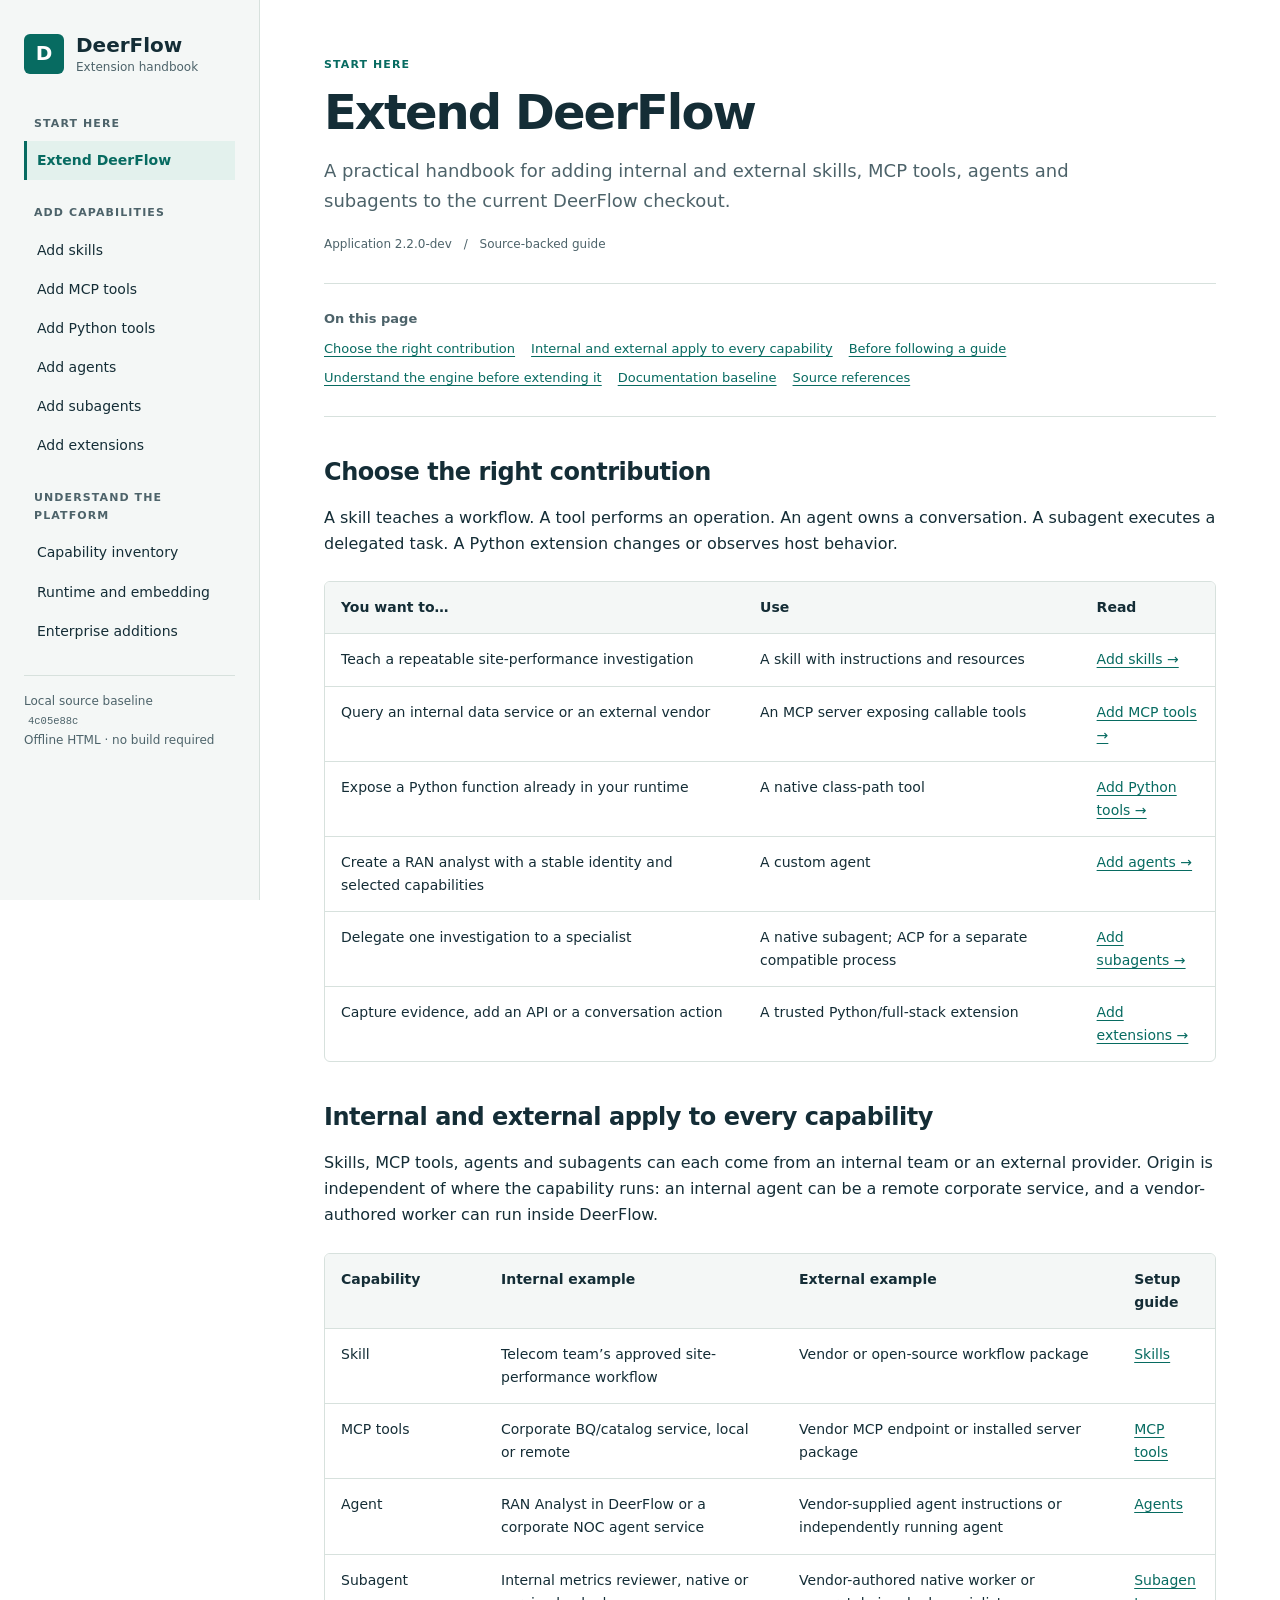
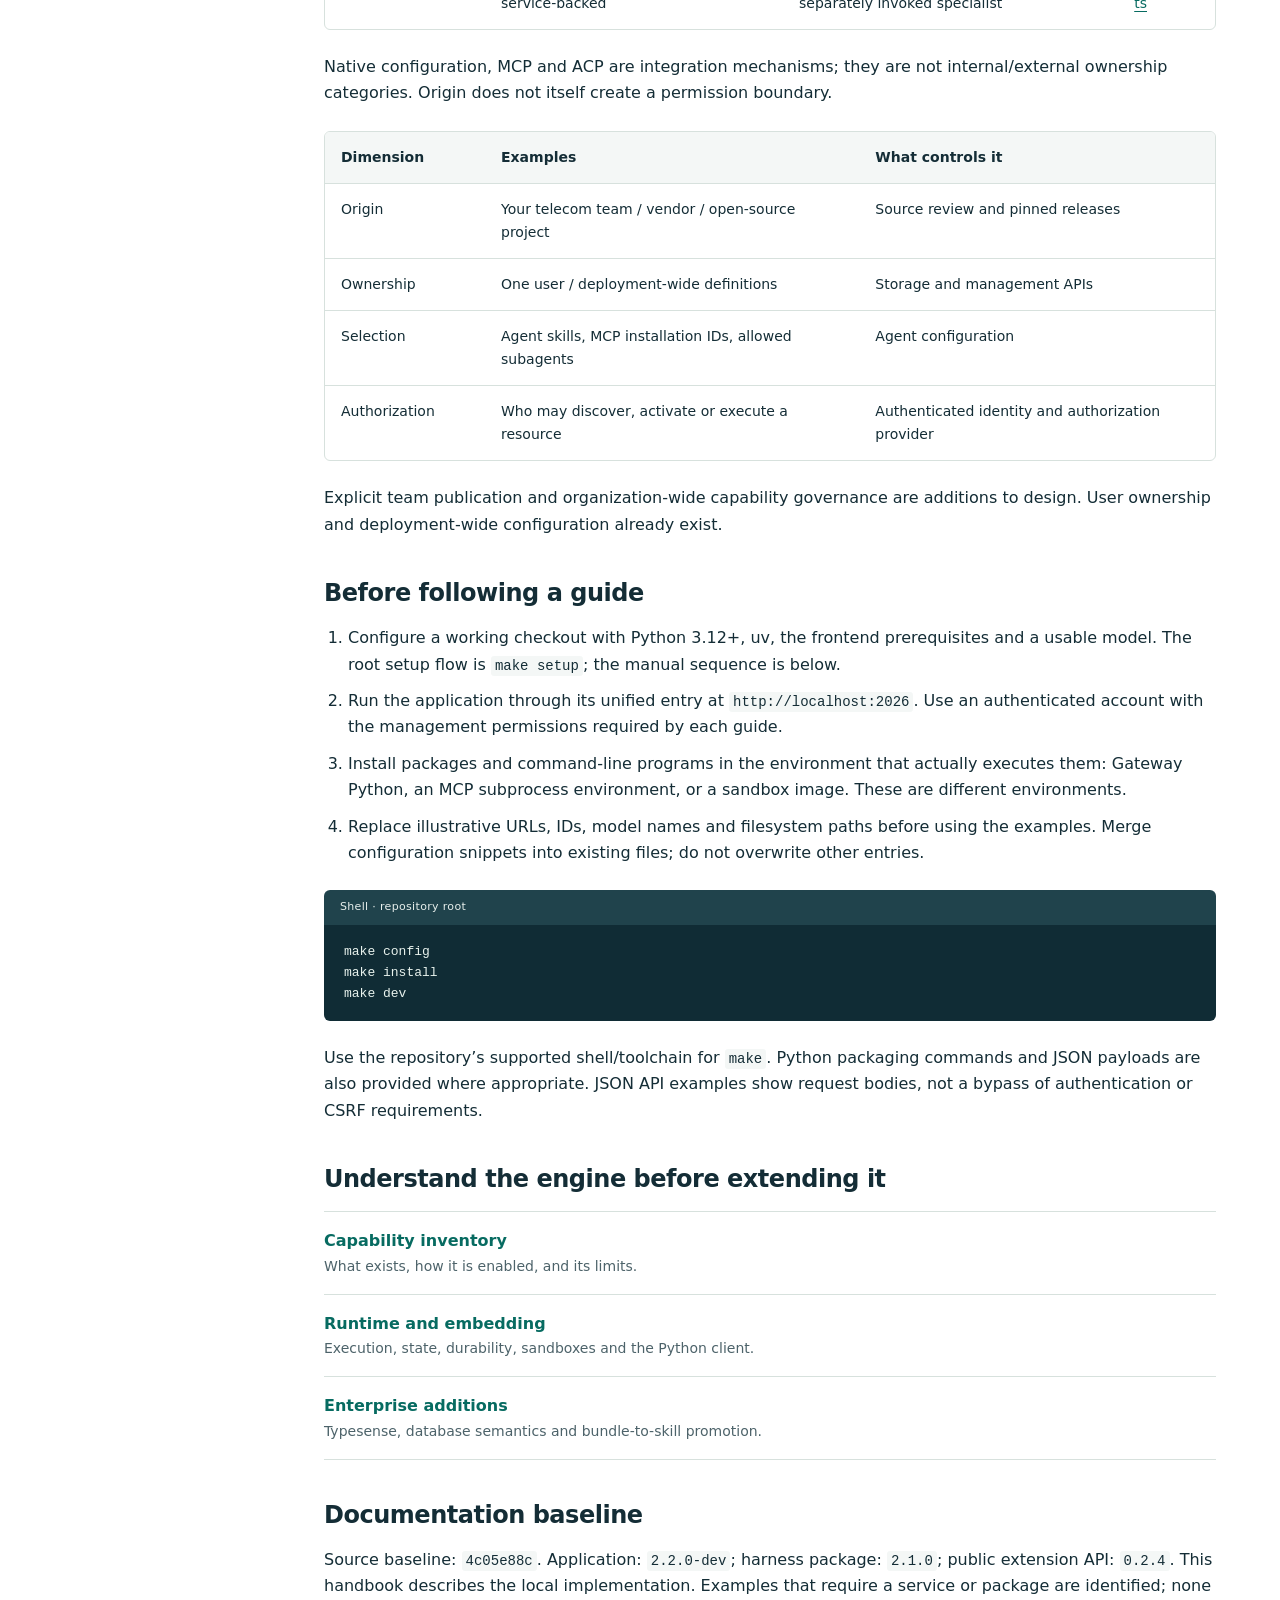
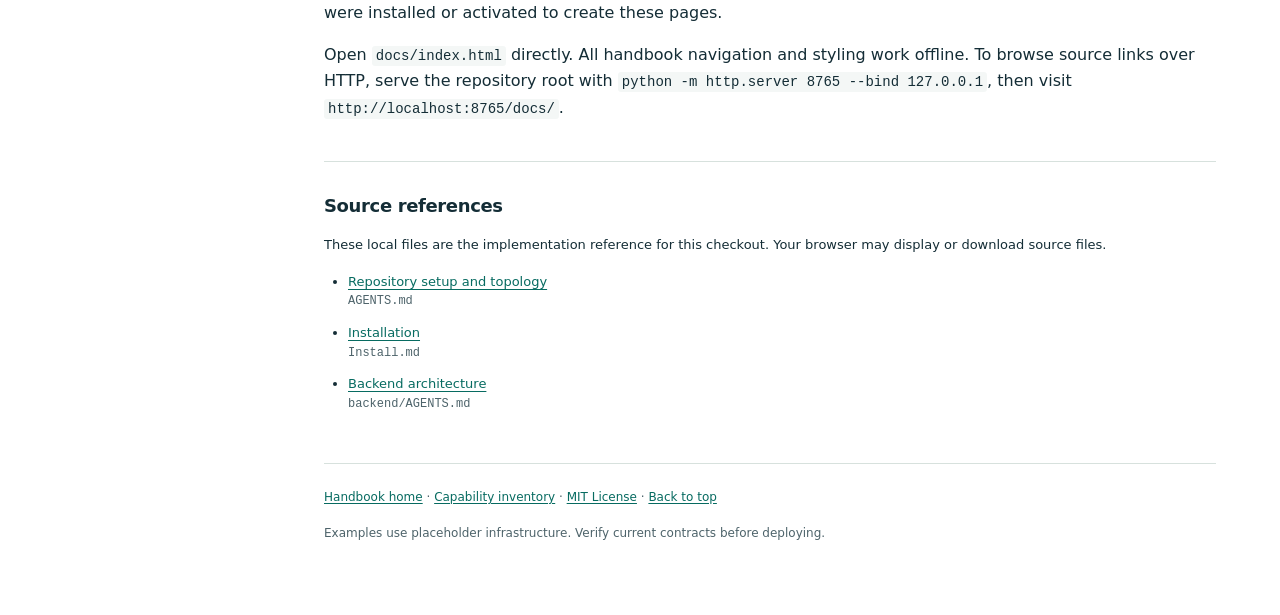
==== docs/index.html @ e8f8b947 "initial commit" ====
<!doctype html>
<html lang="en">
<head>
  <meta charset="utf-8">
  <meta name="viewport" content="width=device-width, initial-scale=1">
  <meta name="description" content="A practical handbook for adding internal and external skills, MCP tools, agents and subagents to the current DeerFlow checkout.">
  <title>Extend DeerFlow · DeerFlow handbook</title>
  <link rel="icon" href="assets/guide-icon.svg" type="image/svg+xml">
  <link rel="stylesheet" href="assets/guide.css">
</head>
<body>
  <a class="skip-link" href="#main">Skip to content</a>
  <aside class="sidebar">
    <a class="brand" href="index.html"><span class="brand-mark" aria-hidden="true">D</span><span>DeerFlow<span class="brand-sub">Extension handbook</span></span></a>
    <nav aria-label="Handbook navigation"><div class="nav-group"><p>Start here</p><a href="index.html" aria-current="page">Extend DeerFlow</a></div><div class="nav-group"><p>Add capabilities</p><a href="adding-skills.html">Add skills</a><a href="adding-mcp-tools.html">Add MCP tools</a><a href="adding-tools.html">Add Python tools</a><a href="adding-agents.html">Add agents</a><a href="adding-subagents.html">Add subagents</a><a href="adding-extensions.html">Add extensions</a></div><div class="nav-group"><p>Understand the platform</p><a href="capabilities.html">Capability inventory</a><a href="capabilities-runtime.html">Runtime and embedding</a><a href="enterprise-fit.html">Enterprise additions</a></div></nav>
    <div class="sidebar-meta">Local source baseline<br><code>4c05e88c</code><br>Offline HTML · no build required</div>
  </aside>
  <main id="main" tabindex="-1">
    <header class="page-header"><p class="eyebrow">Start here</p><h1>Extend DeerFlow</h1><p class="lede">A practical handbook for adding internal and external skills, MCP tools, agents and subagents to the current DeerFlow checkout.</p><div class="baseline">Application 2.2.0-dev <span aria-hidden="true">/</span> Source-backed guide</div></header>
    <nav class="toc" aria-label="On this page"><span>On this page</span><a href="#choose">Choose the right contribution</a><a href="#origins">Internal and external apply to every capability</a><a href="#setup">Before following a guide</a><a href="#capabilities">Understand the engine before extending it</a><a href="#baseline">Documentation baseline</a><a href="#sources">Source references</a></nav>
    <article><section id="choose"><h2>Choose the right contribution</h2><p>A skill teaches a workflow. A tool performs an operation. An agent owns a conversation. A subagent executes a delegated task. A Python extension changes or observes host behavior.</p><div class="table-wrap" tabindex="0" role="region" aria-label="Reference table"><table><thead><tr><th scope="col">You want to…</th><th scope="col">Use</th><th scope="col">Read</th></tr></thead><tbody><tr><td>Teach a repeatable site-performance investigation</td><td>A skill with instructions and resources</td><td><a href="adding-skills.html">Add skills →</a></td></tr><tr><td>Query an internal data service or an external vendor</td><td>An MCP server exposing callable tools</td><td><a href="adding-mcp-tools.html">Add MCP tools →</a></td></tr><tr><td>Expose a Python function already in your runtime</td><td>A native class-path tool</td><td><a href="adding-tools.html">Add Python tools →</a></td></tr><tr><td>Create a RAN analyst with a stable identity and selected capabilities</td><td>A custom agent</td><td><a href="adding-agents.html">Add agents →</a></td></tr><tr><td>Delegate one investigation to a specialist</td><td>A native subagent; ACP for a separate compatible process</td><td><a href="adding-subagents.html">Add subagents →</a></td></tr><tr><td>Capture evidence, add an API or a conversation action</td><td>A trusted Python/full-stack extension</td><td><a href="adding-extensions.html">Add extensions →</a></td></tr></tbody></table></div></section><section id="origins"><h2>Internal and external apply to every capability</h2><p>Skills, MCP tools, agents and subagents can each come from an internal team or an external provider. Origin is independent of where the capability runs: an internal agent can be a remote corporate service, and a vendor-authored worker can run inside DeerFlow.</p><div class="table-wrap" tabindex="0" role="region" aria-label="Reference table"><table><thead><tr><th scope="col">Capability</th><th scope="col">Internal example</th><th scope="col">External example</th><th scope="col">Setup guide</th></tr></thead><tbody><tr><td>Skill</td><td>Telecom team’s approved site-performance workflow</td><td>Vendor or open-source workflow package</td><td><a href="adding-skills.html">Skills</a></td></tr><tr><td>MCP tools</td><td>Corporate BQ/catalog service, local or remote</td><td>Vendor MCP endpoint or installed server package</td><td><a href="adding-mcp-tools.html#origins">MCP tools</a></td></tr><tr><td>Agent</td><td>RAN Analyst in DeerFlow or a corporate NOC agent service</td><td>Vendor-supplied agent instructions or independently running agent</td><td><a href="adding-agents.html#origins">Agents</a></td></tr><tr><td>Subagent</td><td>Internal metrics reviewer, native or service-backed</td><td>Vendor-authored native worker or separately invoked specialist</td><td><a href="adding-subagents.html#origins">Subagents</a></td></tr></tbody></table></div><p>Native configuration, MCP and ACP are integration mechanisms; they are not internal/external ownership categories. Origin does not itself create a permission boundary.</p><div class="table-wrap" tabindex="0" role="region" aria-label="Reference table"><table><thead><tr><th scope="col">Dimension</th><th scope="col">Examples</th><th scope="col">What controls it</th></tr></thead><tbody><tr><td>Origin</td><td>Your telecom team / vendor / open-source project</td><td>Source review and pinned releases</td></tr><tr><td>Ownership</td><td>One user / deployment-wide definitions</td><td>Storage and management APIs</td></tr><tr><td>Selection</td><td>Agent skills, MCP installation IDs, allowed subagents</td><td>Agent configuration</td></tr><tr><td>Authorization</td><td>Who may discover, activate or execute a resource</td><td>Authenticated identity and authorization provider</td></tr></tbody></table></div><p>Explicit team publication and organization-wide capability governance are additions to design. User ownership and deployment-wide configuration already exist.</p></section>
     <section id="setup"><h2>Before following a guide</h2><ol><li>Configure a working checkout with Python 3.12+, uv, the frontend prerequisites and a usable model. The root setup flow is <code>make setup</code>; the manual sequence is below.</li><li>Run the application through its unified entry at <code>http://localhost:2026</code>. Use an authenticated account with the management permissions required by each guide.</li><li>Install packages and command-line programs in the environment that actually executes them: Gateway Python, an MCP subprocess environment, or a sandbox image. These are different environments.</li><li>Replace illustrative URLs, IDs, model names and filesystem paths before using the examples. Merge configuration snippets into existing files; do not overwrite other entries.</li></ol><div class="code-label">Shell · repository root</div><pre tabindex="0" role="region" aria-label="Code example"><code data-language="Shell · repository root">make config
make install
make dev</code></pre><p>Use the repository’s supported shell/toolchain for <code>make</code>. Python packaging commands and JSON payloads are also provided where appropriate. JSON API examples show request bodies, not a bypass of authentication or CSRF requirements.</p></section>
     <section id="capabilities"><h2>Understand the engine before extending it</h2><div class="reading-list"><a href="capabilities.html"><strong>Capability inventory</strong><span>What exists, how it is enabled, and its limits.</span></a><a href="capabilities-runtime.html"><strong>Runtime and embedding</strong><span>Execution, state, durability, sandboxes and the Python client.</span></a><a href="enterprise-fit.html"><strong>Enterprise additions</strong><span>Typesense, database semantics and bundle-to-skill promotion.</span></a></div></section>
     <section id="baseline"><h2>Documentation baseline</h2><p>Source baseline: <code>4c05e88c</code>. Application: <code>2.2.0-dev</code>; harness package: <code>2.1.0</code>; public extension API: <code>0.2.4</code>. This handbook describes the local implementation. Examples that require a service or package are identified; none were installed or activated to create these pages.</p><p>Open <code>docs/index.html</code> directly. All handbook navigation and styling work offline. To browse source links over HTTP, serve the repository root with <code>python -m http.server 8765 --bind 127.0.0.1</code>, then visit <code>http://localhost:8765/docs/</code>.</p></section><section id="sources" class="sources"><h2>Source references</h2><p>These local files are the implementation reference for this checkout. Your browser may display or download source files.</p><ul><li><a href="../AGENTS.md">Repository setup and topology</a> <span class="source-path">AGENTS.md</span></li><li><a href="../Install.md">Installation</a> <span class="source-path">Install.md</span></li><li><a href="../backend/AGENTS.md">Backend architecture</a> <span class="source-path">backend/AGENTS.md</span></li></ul></section></article>
    <footer><p><a href="index.html">Handbook home</a> · <a href="capabilities.html">Capability inventory</a> · <a href="LICENSE">MIT License</a> · <a href="#main">Back to top</a></p><p>Examples use placeholder infrastructure. Verify current contracts before deploying.</p></footer>
  </main>
</body>
</html>
---- docs/assets/guide.css ----
:root {
  --ink: #142d36;
  --muted: #4d636a;
  --accent: #076b61;
  --accent-soft: #e3f1ed;
  --paper: #fff;
  --surface: #f4f7f6;
  --line: #d7e1dd;
  --code: #102c35;
  color-scheme: light;
  font-family: "Segoe UI", system-ui, sans-serif;
  font-size: 16px;
  line-height: 1.65;
  color: var(--ink);
  background: var(--paper);
}
* { box-sizing: border-box; }
body { margin: 0; }
a { color: var(--accent); text-underline-offset: .2em; }
a:hover { text-decoration-thickness: 2px; }
a:focus-visible, summary:focus-visible, .table-wrap:focus-visible, pre:focus-visible {
  outline: 3px solid var(--accent);
  outline-offset: 4px;
}
.skip-link {
  position: fixed;
  top: .5rem;
  left: .5rem;
  padding: .5rem 1rem;
  background: var(--paper);
  z-index: 5;
  transform: translateY(-180%);
}
.skip-link:focus { transform: translateY(0); }
.sidebar {
  width: 260px;
  position: fixed;
  inset: 0 auto 0 0;
  overflow-y: auto;
  border-right: 1px solid var(--line);
  padding: 2rem 1.5rem;
  background: var(--surface);
}
.brand {
  display: flex;
  align-items: center;
  gap: .75rem;
  color: var(--ink);
  text-decoration: none;
  font-size: 1.25rem;
  font-weight: 700;
  line-height: 1.35;
  margin-bottom: 2.5rem;
}
.brand-mark {
  background: var(--accent);
  color: white;
  display: grid;
  place-items: center;
  width: 2.5rem;
  height: 2.5rem;
  border-radius: .375rem;
}
.brand-sub { display: block; color: var(--muted); font-size: .75rem; font-weight: 400; }
.nav-group { margin-bottom: 1.5rem; }
.nav-group p, .eyebrow {
  font-size: .6875rem;
  text-transform: uppercase;
  letter-spacing: .1em;
  font-weight: 700;
}
.nav-group p { margin: 0 0 .5rem .625rem; color: var(--muted); }
.nav-group a {
  display: block;
  text-decoration: none;
  color: var(--ink);
  font-size: .875rem;
  padding: .5rem .625rem;
  border-left: 3px solid transparent;
}
.nav-group a:hover { background: var(--accent-soft); }
.nav-group a[aria-current="page"] { background: var(--accent-soft); border-color: var(--accent); color: var(--accent); font-weight: 650; }
.sidebar-meta { border-top: 1px solid var(--line); padding-top: 1rem; color: var(--muted); font-size: .75rem; }
main { margin-left: 260px; padding: 3.5rem clamp(1.5rem, 5vw, 5rem); max-width: 1360px; }
.page-header { border-bottom: 1px solid var(--line); padding-bottom: 1.75rem; margin-bottom: 1.5rem; }
.eyebrow { color: var(--accent); margin: 0 0 .75rem; }
h1 { font-size: clamp(2rem, 4vw, 3rem); letter-spacing: -.04em; line-height: 1.12; margin: 0 0 1rem; font-weight: 700; }
.lede { color: var(--muted); font-size: 1.125rem; max-width: 52rem; margin: 0; }
.baseline { margin-top: 1.25rem; font-size: .75rem; color: var(--muted); }
.baseline span { padding: 0 .5rem; }
.toc { display: flex; flex-wrap: wrap; gap: .5rem 1rem; font-size: .8125rem; padding: 0 0 1.75rem; border-bottom: 1px solid var(--line); }
.toc > span { width: 100%; color: var(--muted); font-weight: 600; }
article { max-width: 64rem; }
section { margin: 2.5rem 0; scroll-margin-top: 1rem; }
h2 { font-size: 1.5rem; line-height: 1.3; letter-spacing: -.02em; margin: 0 0 1rem; }
h3 { font-size: 1.125rem; }
p { margin: 0 0 1rem; }
li { margin-bottom: .625rem; }
ol, ul { padding-left: 1.5rem; }
code { font-family: Consolas, "SFMono-Regular", monospace; font-size: .875em; background: var(--surface); padding: .125rem .25rem; border-radius: .2rem; overflow-wrap: anywhere; }
.code-label { font-size: .6875rem; letter-spacing: .03em; background: #20434c; color: #e6eeeb; padding: .5rem 1rem; margin-top: 1.5rem; border-radius: .375rem .375rem 0 0; }
pre { background: var(--code); color: #e8f2ed; padding: 1rem 1.25rem; overflow: auto; margin: 0 0 1.5rem; border-radius: 0 0 .375rem .375rem; font-size: .8125rem; line-height: 1.65; tab-size: 4; }
pre code { background: none; padding: 0; border-radius: 0; font-size: inherit; overflow-wrap: normal; }
.table-wrap { overflow-x: auto; max-width: 100%; margin: 1.5rem 0; border: 1px solid var(--line); border-radius: .375rem; }
table { width: 100%; border-collapse: collapse; font-size: .875rem; text-align: left; }
th, td { padding: .875rem 1rem; vertical-align: top; border-bottom: 1px solid var(--line); overflow-wrap: anywhere; }
th { background: var(--surface); font-weight: 650; }
tr:last-child td { border-bottom: none; }
td:first-child { min-width: 10rem; }
.note { border-left: 4px solid var(--accent); background: var(--accent-soft); padding: 1rem 1.25rem; margin: 1.5rem 0; font-size: .9375rem; }
.note strong { display: block; margin-bottom: .25rem; }
.status { display: inline-block; padding: .25rem .625rem; font-size: .75rem; color: var(--accent); background: var(--accent-soft); font-weight: 650; border-radius: .25rem; margin-bottom: 1rem; }
details { border: 1px solid var(--line); border-radius: .375rem; padding: 1rem 1.25rem; margin: 1.5rem 0; }
summary { cursor: pointer; color: var(--accent); font-weight: 650; }
details[open] summary { margin-bottom: 1rem; }
.reading-list { border-top: 1px solid var(--line); }
.reading-list a { display: block; border-bottom: 1px solid var(--line); padding: 1rem 0; text-decoration: none; }
.reading-list strong { display: block; }
.reading-list span { display: block; color: var(--muted); font-size: .875rem; }
.flow { list-style: decimal-leading-zero; }
.flow li { padding: .75rem .5rem; border-bottom: 1px solid var(--line); }
.flow strong, .flow span { display: block; }
.flow span { color: var(--muted); }
blockquote { font-size: 1.125rem; margin: 1.5rem 0; padding: 1rem 1.25rem; border-left: 4px solid var(--accent); background: var(--surface); }
.sources { border-top: 1px solid var(--line); padding-top: 2rem; }
.sources h2 { font-size: 1.125rem; }
.sources p, .sources ul { font-size: .8125rem; }
.source-path { display: block; color: var(--muted); font-family: Consolas, monospace; font-size: .75rem; overflow-wrap: anywhere; }
footer { border-top: 1px solid var(--line); margin-top: 3rem; padding-top: 1.5rem; font-size: .75rem; color: var(--muted); }
@media (max-width: 800px) {
  .sidebar { position: static; width: auto; border-right: 0; border-bottom: 1px solid var(--line); padding: 1rem 1.25rem; }
  .brand { margin-bottom: 1rem; }
  .sidebar nav { display: grid; grid-template-columns: repeat(2, minmax(0, 1fr)); gap: .75rem; }
  .nav-group { margin-bottom: 0; }
  .nav-group:first-child { grid-column: 1 / -1; }
  .nav-group a { padding: .5rem; }
  .sidebar-meta { display: none; }
  main { margin-left: 0; padding: 2rem 1.25rem; }
  .toc { gap: .625rem 1rem; }
  th, td { padding: .75rem; }
}
@media print {
  .sidebar, .skip-link, .toc, footer { display: none; }
  main { margin: 0; padding: 0; max-width: none; }
  a { color: inherit; }
  pre { white-space: pre-wrap; overflow: visible; color: #142d36; background: #f4f7f6; }
  .code-label { color: #142d36; background: #e3f1ed; }
  .table-wrap { overflow: visible; }
  h2 { break-after: avoid; }
}
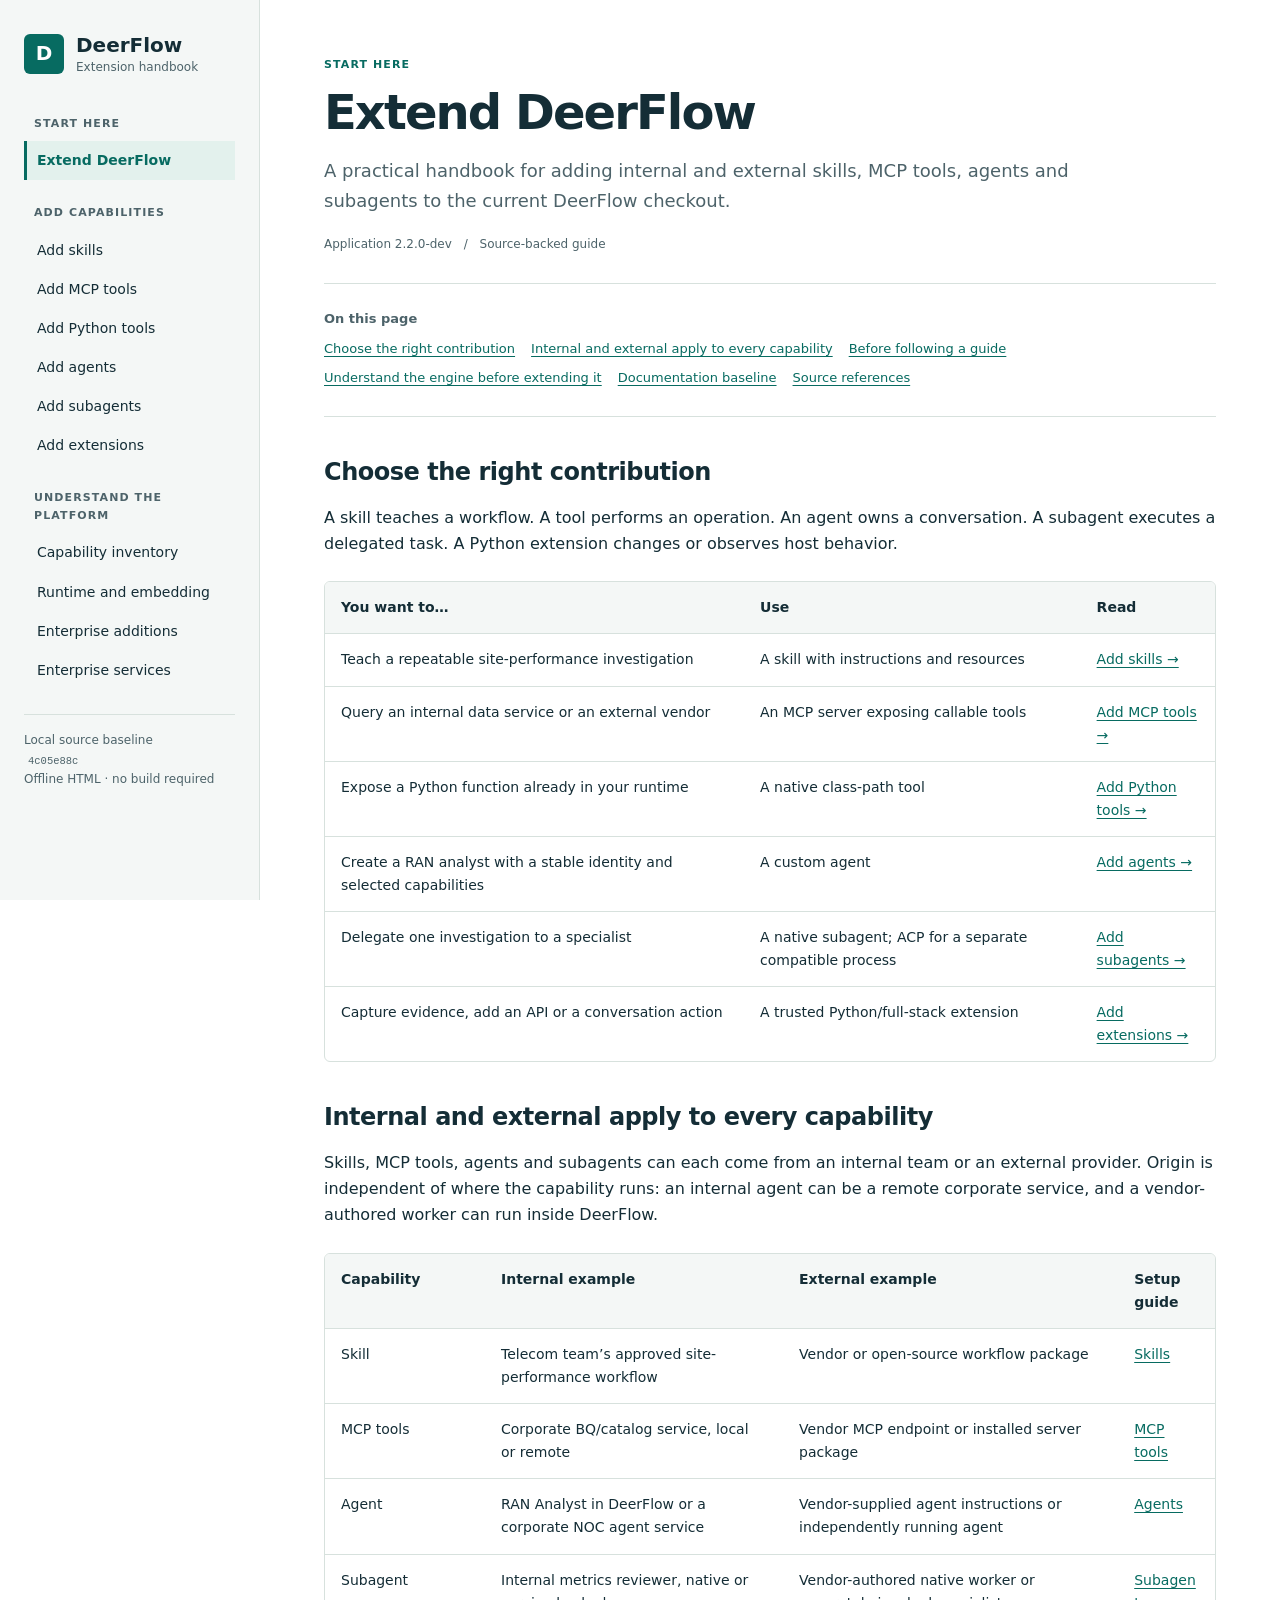
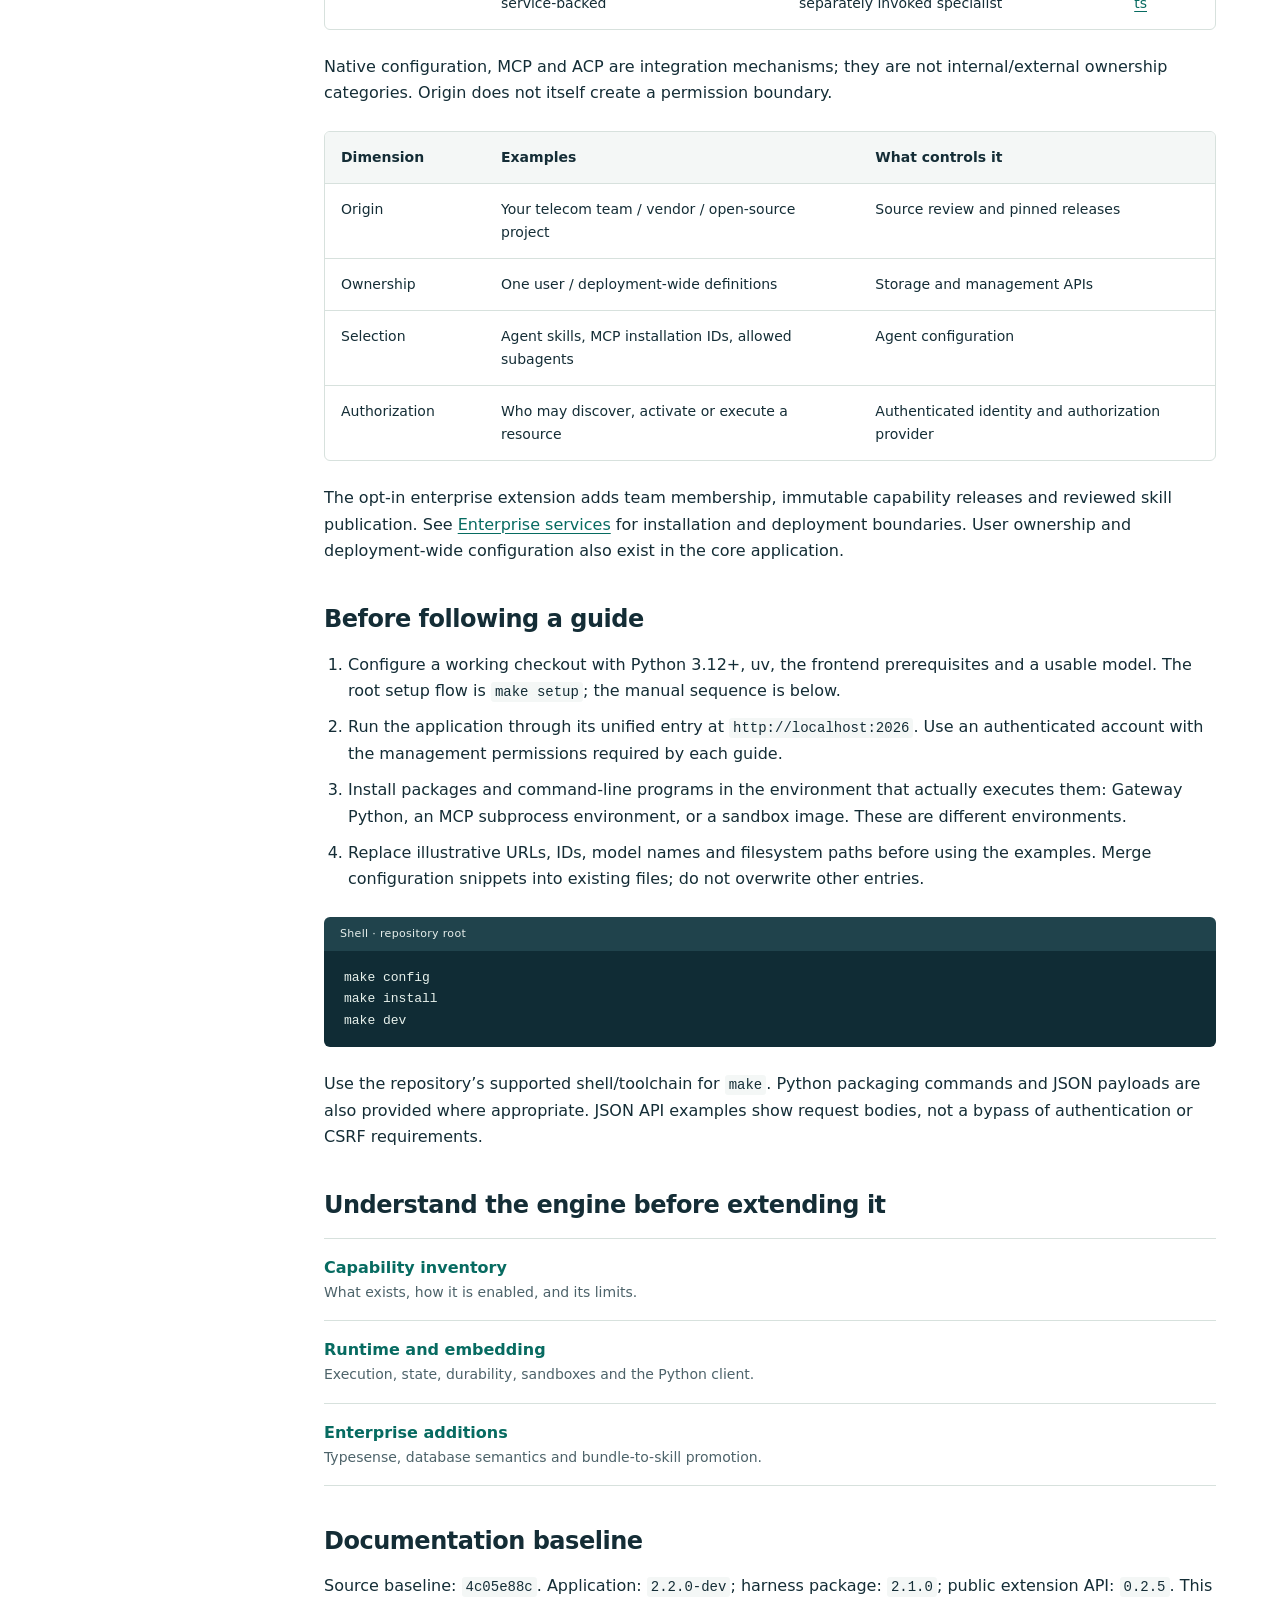
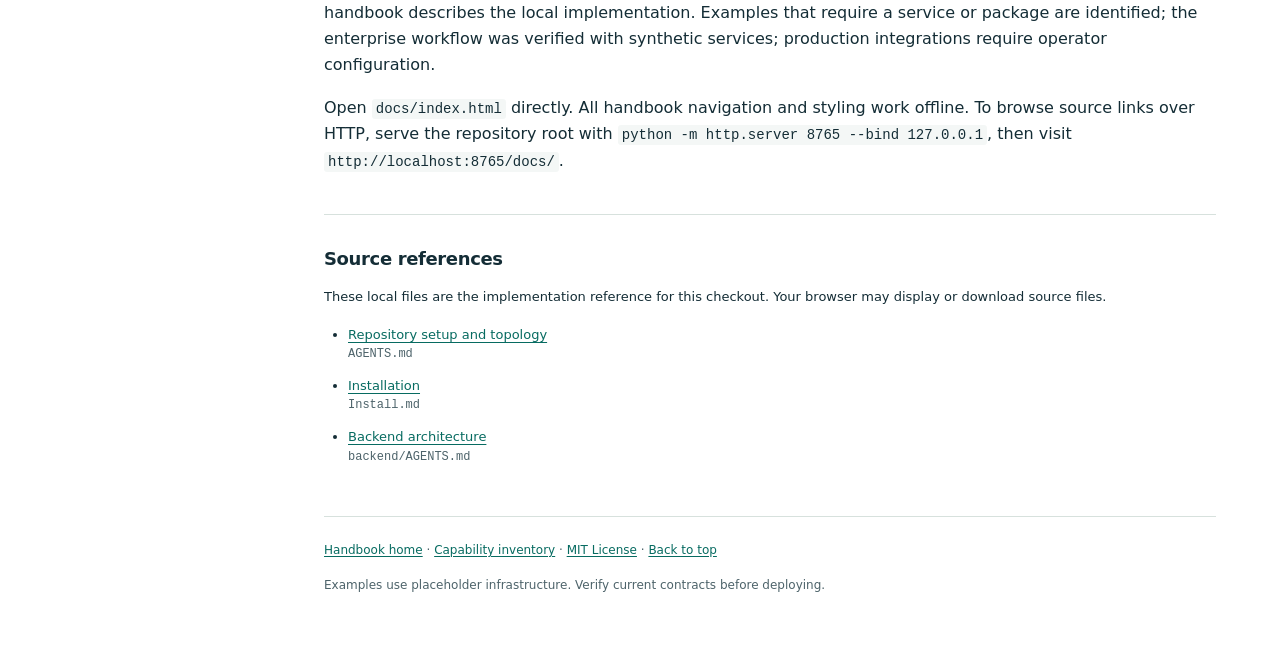
==== commit 8192d019: "cap" ====
--- a/docs/index.html
+++ b/docs/index.html
@@ -12,18 +12,18 @@
   <a class="skip-link" href="#main">Skip to content</a>
   <aside class="sidebar">
     <a class="brand" href="index.html"><span class="brand-mark" aria-hidden="true">D</span><span>DeerFlow<span class="brand-sub">Extension handbook</span></span></a>
-    <nav aria-label="Handbook navigation"><div class="nav-group"><p>Start here</p><a href="index.html" aria-current="page">Extend DeerFlow</a></div><div class="nav-group"><p>Add capabilities</p><a href="adding-skills.html">Add skills</a><a href="adding-mcp-tools.html">Add MCP tools</a><a href="adding-tools.html">Add Python tools</a><a href="adding-agents.html">Add agents</a><a href="adding-subagents.html">Add subagents</a><a href="adding-extensions.html">Add extensions</a></div><div class="nav-group"><p>Understand the platform</p><a href="capabilities.html">Capability inventory</a><a href="capabilities-runtime.html">Runtime and embedding</a><a href="enterprise-fit.html">Enterprise additions</a></div></nav>
+    <nav aria-label="Handbook navigation"><div class="nav-group"><p>Start here</p><a href="index.html" aria-current="page">Extend DeerFlow</a></div><div class="nav-group"><p>Add capabilities</p><a href="adding-skills.html">Add skills</a><a href="adding-mcp-tools.html">Add MCP tools</a><a href="adding-tools.html">Add Python tools</a><a href="adding-agents.html">Add agents</a><a href="adding-subagents.html">Add subagents</a><a href="adding-extensions.html">Add extensions</a></div><div class="nav-group"><p>Understand the platform</p><a href="capabilities.html">Capability inventory</a><a href="capabilities-runtime.html">Runtime and embedding</a><a href="enterprise-fit.html">Enterprise additions</a><a href="enterprise-services.html">Enterprise services</a></div></nav>
     <div class="sidebar-meta">Local source baseline<br><code>4c05e88c</code><br>Offline HTML · no build required</div>
   </aside>
   <main id="main" tabindex="-1">
     <header class="page-header"><p class="eyebrow">Start here</p><h1>Extend DeerFlow</h1><p class="lede">A practical handbook for adding internal and external skills, MCP tools, agents and subagents to the current DeerFlow checkout.</p><div class="baseline">Application 2.2.0-dev <span aria-hidden="true">/</span> Source-backed guide</div></header>
     <nav class="toc" aria-label="On this page"><span>On this page</span><a href="#choose">Choose the right contribution</a><a href="#origins">Internal and external apply to every capability</a><a href="#setup">Before following a guide</a><a href="#capabilities">Understand the engine before extending it</a><a href="#baseline">Documentation baseline</a><a href="#sources">Source references</a></nav>
-    <article><section id="choose"><h2>Choose the right contribution</h2><p>A skill teaches a workflow. A tool performs an operation. An agent owns a conversation. A subagent executes a delegated task. A Python extension changes or observes host behavior.</p><div class="table-wrap" tabindex="0" role="region" aria-label="Reference table"><table><thead><tr><th scope="col">You want to…</th><th scope="col">Use</th><th scope="col">Read</th></tr></thead><tbody><tr><td>Teach a repeatable site-performance investigation</td><td>A skill with instructions and resources</td><td><a href="adding-skills.html">Add skills →</a></td></tr><tr><td>Query an internal data service or an external vendor</td><td>An MCP server exposing callable tools</td><td><a href="adding-mcp-tools.html">Add MCP tools →</a></td></tr><tr><td>Expose a Python function already in your runtime</td><td>A native class-path tool</td><td><a href="adding-tools.html">Add Python tools →</a></td></tr><tr><td>Create a RAN analyst with a stable identity and selected capabilities</td><td>A custom agent</td><td><a href="adding-agents.html">Add agents →</a></td></tr><tr><td>Delegate one investigation to a specialist</td><td>A native subagent; ACP for a separate compatible process</td><td><a href="adding-subagents.html">Add subagents →</a></td></tr><tr><td>Capture evidence, add an API or a conversation action</td><td>A trusted Python/full-stack extension</td><td><a href="adding-extensions.html">Add extensions →</a></td></tr></tbody></table></div></section><section id="origins"><h2>Internal and external apply to every capability</h2><p>Skills, MCP tools, agents and subagents can each come from an internal team or an external provider. Origin is independent of where the capability runs: an internal agent can be a remote corporate service, and a vendor-authored worker can run inside DeerFlow.</p><div class="table-wrap" tabindex="0" role="region" aria-label="Reference table"><table><thead><tr><th scope="col">Capability</th><th scope="col">Internal example</th><th scope="col">External example</th><th scope="col">Setup guide</th></tr></thead><tbody><tr><td>Skill</td><td>Telecom team’s approved site-performance workflow</td><td>Vendor or open-source workflow package</td><td><a href="adding-skills.html">Skills</a></td></tr><tr><td>MCP tools</td><td>Corporate BQ/catalog service, local or remote</td><td>Vendor MCP endpoint or installed server package</td><td><a href="adding-mcp-tools.html#origins">MCP tools</a></td></tr><tr><td>Agent</td><td>RAN Analyst in DeerFlow or a corporate NOC agent service</td><td>Vendor-supplied agent instructions or independently running agent</td><td><a href="adding-agents.html#origins">Agents</a></td></tr><tr><td>Subagent</td><td>Internal metrics reviewer, native or service-backed</td><td>Vendor-authored native worker or separately invoked specialist</td><td><a href="adding-subagents.html#origins">Subagents</a></td></tr></tbody></table></div><p>Native configuration, MCP and ACP are integration mechanisms; they are not internal/external ownership categories. Origin does not itself create a permission boundary.</p><div class="table-wrap" tabindex="0" role="region" aria-label="Reference table"><table><thead><tr><th scope="col">Dimension</th><th scope="col">Examples</th><th scope="col">What controls it</th></tr></thead><tbody><tr><td>Origin</td><td>Your telecom team / vendor / open-source project</td><td>Source review and pinned releases</td></tr><tr><td>Ownership</td><td>One user / deployment-wide definitions</td><td>Storage and management APIs</td></tr><tr><td>Selection</td><td>Agent skills, MCP installation IDs, allowed subagents</td><td>Agent configuration</td></tr><tr><td>Authorization</td><td>Who may discover, activate or execute a resource</td><td>Authenticated identity and authorization provider</td></tr></tbody></table></div><p>Explicit team publication and organization-wide capability governance are additions to design. User ownership and deployment-wide configuration already exist.</p></section>
+    <article><section id="choose"><h2>Choose the right contribution</h2><p>A skill teaches a workflow. A tool performs an operation. An agent owns a conversation. A subagent executes a delegated task. A Python extension changes or observes host behavior.</p><div class="table-wrap" tabindex="0" role="region" aria-label="Reference table"><table><thead><tr><th scope="col">You want to…</th><th scope="col">Use</th><th scope="col">Read</th></tr></thead><tbody><tr><td>Teach a repeatable site-performance investigation</td><td>A skill with instructions and resources</td><td><a href="adding-skills.html">Add skills →</a></td></tr><tr><td>Query an internal data service or an external vendor</td><td>An MCP server exposing callable tools</td><td><a href="adding-mcp-tools.html">Add MCP tools →</a></td></tr><tr><td>Expose a Python function already in your runtime</td><td>A native class-path tool</td><td><a href="adding-tools.html">Add Python tools →</a></td></tr><tr><td>Create a RAN analyst with a stable identity and selected capabilities</td><td>A custom agent</td><td><a href="adding-agents.html">Add agents →</a></td></tr><tr><td>Delegate one investigation to a specialist</td><td>A native subagent; ACP for a separate compatible process</td><td><a href="adding-subagents.html">Add subagents →</a></td></tr><tr><td>Capture evidence, add an API or a conversation action</td><td>A trusted Python/full-stack extension</td><td><a href="adding-extensions.html">Add extensions →</a></td></tr></tbody></table></div></section><section id="origins"><h2>Internal and external apply to every capability</h2><p>Skills, MCP tools, agents and subagents can each come from an internal team or an external provider. Origin is independent of where the capability runs: an internal agent can be a remote corporate service, and a vendor-authored worker can run inside DeerFlow.</p><div class="table-wrap" tabindex="0" role="region" aria-label="Reference table"><table><thead><tr><th scope="col">Capability</th><th scope="col">Internal example</th><th scope="col">External example</th><th scope="col">Setup guide</th></tr></thead><tbody><tr><td>Skill</td><td>Telecom team’s approved site-performance workflow</td><td>Vendor or open-source workflow package</td><td><a href="adding-skills.html">Skills</a></td></tr><tr><td>MCP tools</td><td>Corporate BQ/catalog service, local or remote</td><td>Vendor MCP endpoint or installed server package</td><td><a href="adding-mcp-tools.html#origins">MCP tools</a></td></tr><tr><td>Agent</td><td>RAN Analyst in DeerFlow or a corporate NOC agent service</td><td>Vendor-supplied agent instructions or independently running agent</td><td><a href="adding-agents.html#origins">Agents</a></td></tr><tr><td>Subagent</td><td>Internal metrics reviewer, native or service-backed</td><td>Vendor-authored native worker or separately invoked specialist</td><td><a href="adding-subagents.html#origins">Subagents</a></td></tr></tbody></table></div><p>Native configuration, MCP and ACP are integration mechanisms; they are not internal/external ownership categories. Origin does not itself create a permission boundary.</p><div class="table-wrap" tabindex="0" role="region" aria-label="Reference table"><table><thead><tr><th scope="col">Dimension</th><th scope="col">Examples</th><th scope="col">What controls it</th></tr></thead><tbody><tr><td>Origin</td><td>Your telecom team / vendor / open-source project</td><td>Source review and pinned releases</td></tr><tr><td>Ownership</td><td>One user / deployment-wide definitions</td><td>Storage and management APIs</td></tr><tr><td>Selection</td><td>Agent skills, MCP installation IDs, allowed subagents</td><td>Agent configuration</td></tr><tr><td>Authorization</td><td>Who may discover, activate or execute a resource</td><td>Authenticated identity and authorization provider</td></tr></tbody></table></div><p>The opt-in enterprise extension adds team membership, immutable capability releases and reviewed skill publication. See <a href="enterprise-services.html">Enterprise services</a> for installation and deployment boundaries. User ownership and deployment-wide configuration also exist in the core application.</p></section>
      <section id="setup"><h2>Before following a guide</h2><ol><li>Configure a working checkout with Python 3.12+, uv, the frontend prerequisites and a usable model. The root setup flow is <code>make setup</code>; the manual sequence is below.</li><li>Run the application through its unified entry at <code>http://localhost:2026</code>. Use an authenticated account with the management permissions required by each guide.</li><li>Install packages and command-line programs in the environment that actually executes them: Gateway Python, an MCP subprocess environment, or a sandbox image. These are different environments.</li><li>Replace illustrative URLs, IDs, model names and filesystem paths before using the examples. Merge configuration snippets into existing files; do not overwrite other entries.</li></ol><div class="code-label">Shell · repository root</div><pre tabindex="0" role="region" aria-label="Code example"><code data-language="Shell · repository root">make config
 make install
 make dev</code></pre><p>Use the repository’s supported shell/toolchain for <code>make</code>. Python packaging commands and JSON payloads are also provided where appropriate. JSON API examples show request bodies, not a bypass of authentication or CSRF requirements.</p></section>
      <section id="capabilities"><h2>Understand the engine before extending it</h2><div class="reading-list"><a href="capabilities.html"><strong>Capability inventory</strong><span>What exists, how it is enabled, and its limits.</span></a><a href="capabilities-runtime.html"><strong>Runtime and embedding</strong><span>Execution, state, durability, sandboxes and the Python client.</span></a><a href="enterprise-fit.html"><strong>Enterprise additions</strong><span>Typesense, database semantics and bundle-to-skill promotion.</span></a></div></section>
-     <section id="baseline"><h2>Documentation baseline</h2><p>Source baseline: <code>4c05e88c</code>. Application: <code>2.2.0-dev</code>; harness package: <code>2.1.0</code>; public extension API: <code>0.2.4</code>. This handbook describes the local implementation. Examples that require a service or package are identified; none were installed or activated to create these pages.</p><p>Open <code>docs/index.html</code> directly. All handbook navigation and styling work offline. To browse source links over HTTP, serve the repository root with <code>python -m http.server 8765 --bind 127.0.0.1</code>, then visit <code>http://localhost:8765/docs/</code>.</p></section><section id="sources" class="sources"><h2>Source references</h2><p>These local files are the implementation reference for this checkout. Your browser may display or download source files.</p><ul><li><a href="../AGENTS.md">Repository setup and topology</a> <span class="source-path">AGENTS.md</span></li><li><a href="../Install.md">Installation</a> <span class="source-path">Install.md</span></li><li><a href="../backend/AGENTS.md">Backend architecture</a> <span class="source-path">backend/AGENTS.md</span></li></ul></section></article>
+     <section id="baseline"><h2>Documentation baseline</h2><p>Source baseline: <code>4c05e88c</code>. Application: <code>2.2.0-dev</code>; harness package: <code>2.1.0</code>; public extension API: <code>0.2.5</code>. This handbook describes the local implementation. Examples that require a service or package are identified; the enterprise workflow was verified with synthetic services; production integrations require operator configuration.</p><p>Open <code>docs/index.html</code> directly. All handbook navigation and styling work offline. To browse source links over HTTP, serve the repository root with <code>python -m http.server 8765 --bind 127.0.0.1</code>, then visit <code>http://localhost:8765/docs/</code>.</p></section><section id="sources" class="sources"><h2>Source references</h2><p>These local files are the implementation reference for this checkout. Your browser may display or download source files.</p><ul><li><a href="../AGENTS.md">Repository setup and topology</a> <span class="source-path">AGENTS.md</span></li><li><a href="../Install.md">Installation</a> <span class="source-path">Install.md</span></li><li><a href="../backend/AGENTS.md">Backend architecture</a> <span class="source-path">backend/AGENTS.md</span></li></ul></section></article>
     <footer><p><a href="index.html">Handbook home</a> · <a href="capabilities.html">Capability inventory</a> · <a href="LICENSE">MIT License</a> · <a href="#main">Back to top</a></p><p>Examples use placeholder infrastructure. Verify current contracts before deploying.</p></footer>
   </main>
 </body>
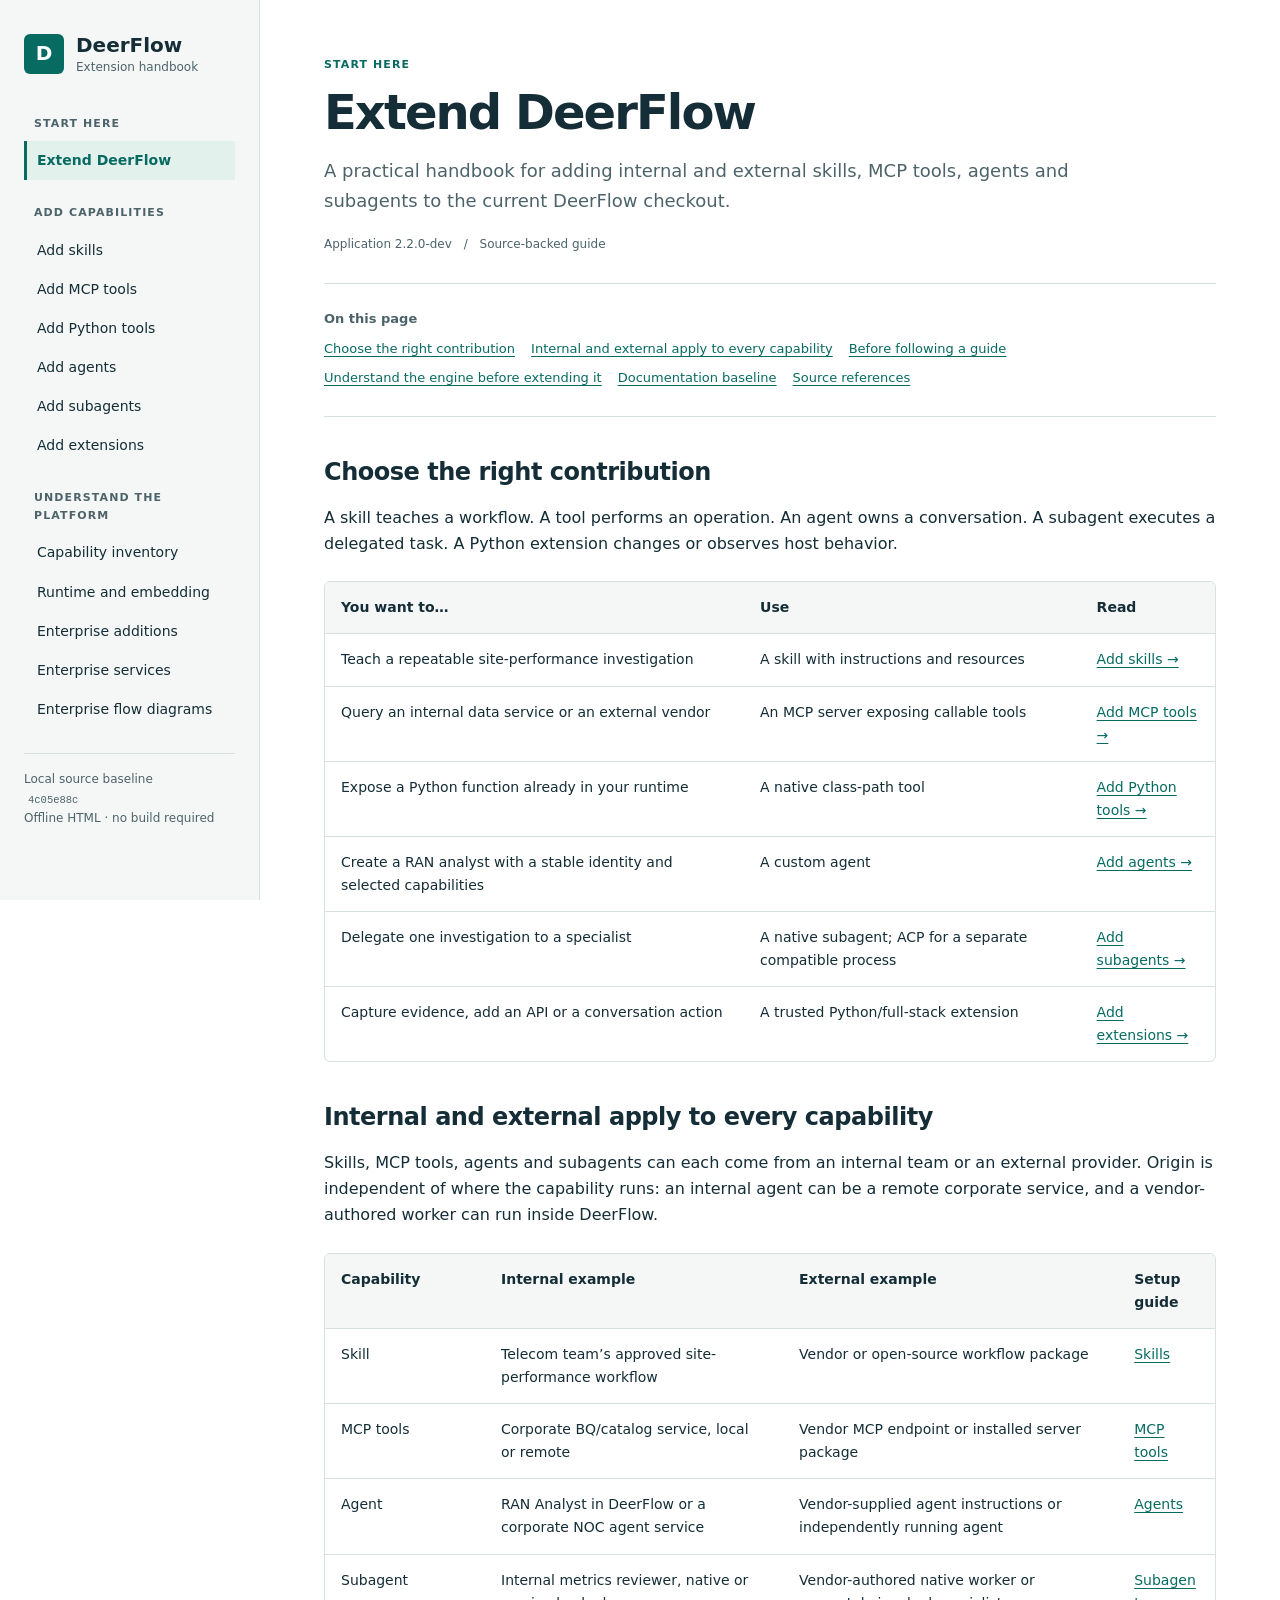
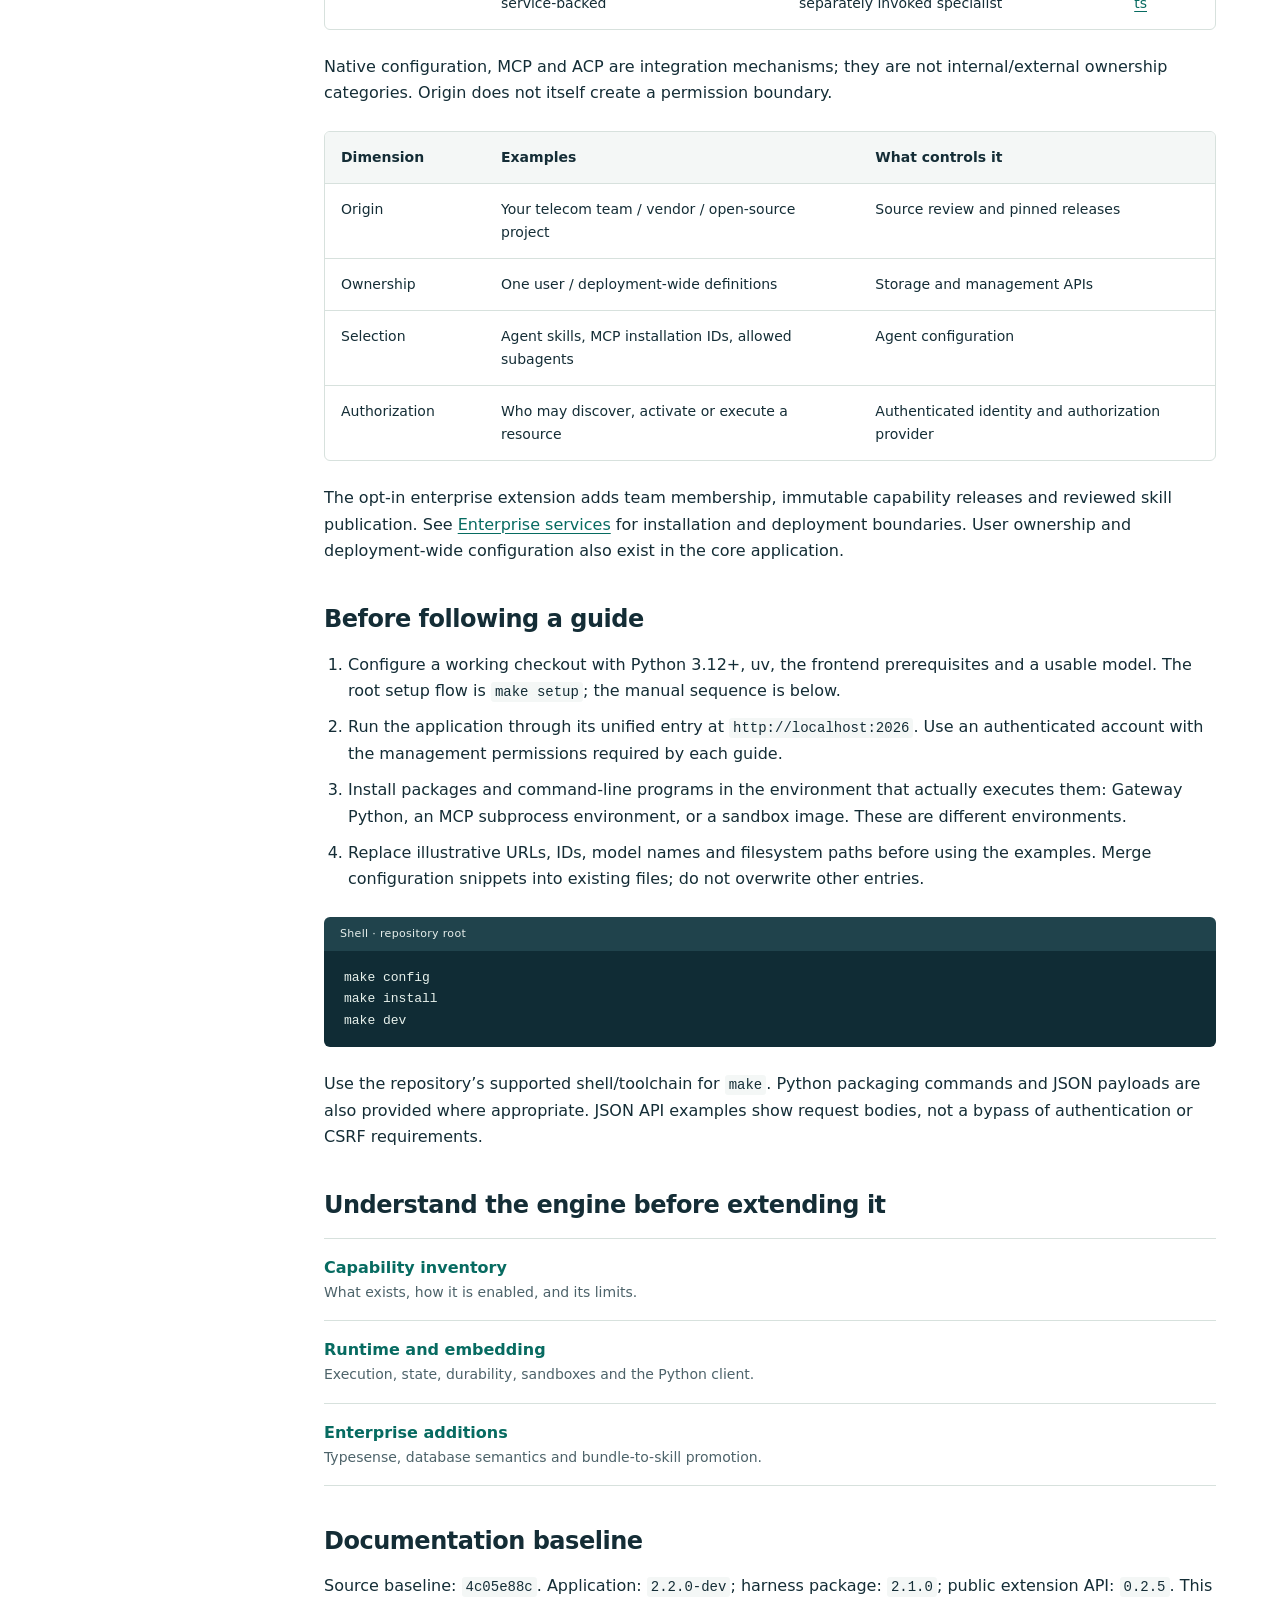
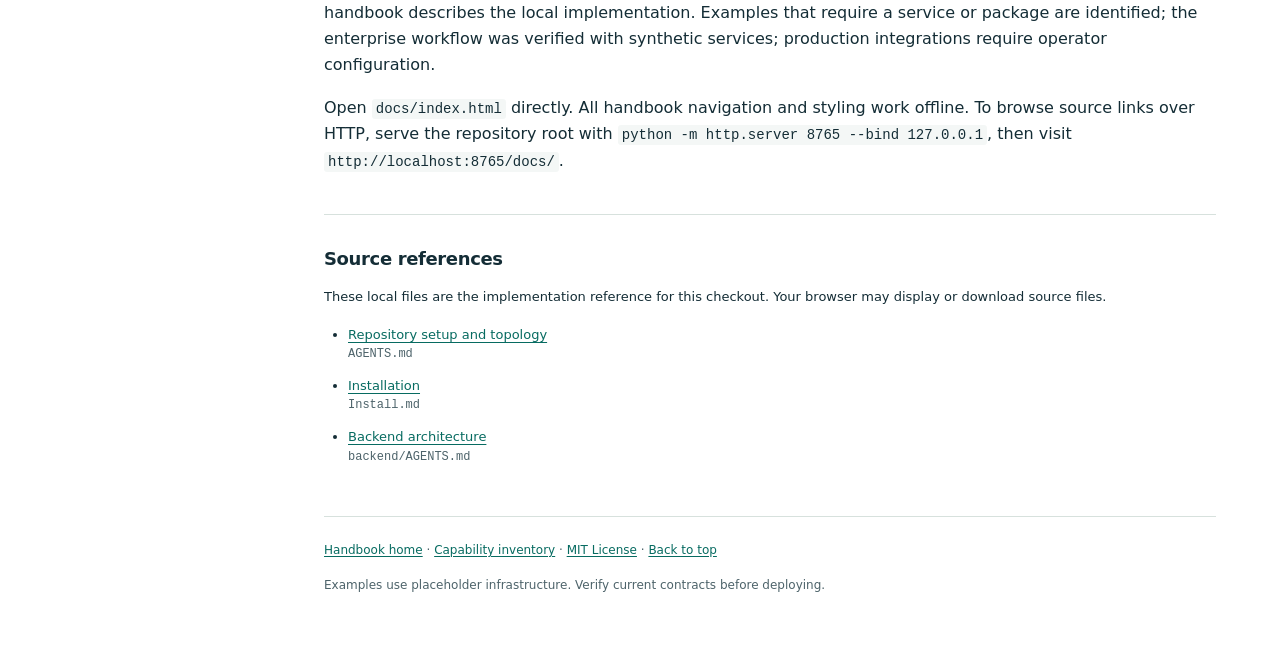
==== commit b2e835b6: "cap" ====
--- a/docs/index.html
+++ b/docs/index.html
@@ -12,7 +12,7 @@
   <a class="skip-link" href="#main">Skip to content</a>
   <aside class="sidebar">
     <a class="brand" href="index.html"><span class="brand-mark" aria-hidden="true">D</span><span>DeerFlow<span class="brand-sub">Extension handbook</span></span></a>
-    <nav aria-label="Handbook navigation"><div class="nav-group"><p>Start here</p><a href="index.html" aria-current="page">Extend DeerFlow</a></div><div class="nav-group"><p>Add capabilities</p><a href="adding-skills.html">Add skills</a><a href="adding-mcp-tools.html">Add MCP tools</a><a href="adding-tools.html">Add Python tools</a><a href="adding-agents.html">Add agents</a><a href="adding-subagents.html">Add subagents</a><a href="adding-extensions.html">Add extensions</a></div><div class="nav-group"><p>Understand the platform</p><a href="capabilities.html">Capability inventory</a><a href="capabilities-runtime.html">Runtime and embedding</a><a href="enterprise-fit.html">Enterprise additions</a><a href="enterprise-services.html">Enterprise services</a></div></nav>
+    <nav aria-label="Handbook navigation"><div class="nav-group"><p>Start here</p><a href="index.html" aria-current="page">Extend DeerFlow</a></div><div class="nav-group"><p>Add capabilities</p><a href="adding-skills.html">Add skills</a><a href="adding-mcp-tools.html">Add MCP tools</a><a href="adding-tools.html">Add Python tools</a><a href="adding-agents.html">Add agents</a><a href="adding-subagents.html">Add subagents</a><a href="adding-extensions.html">Add extensions</a></div><div class="nav-group"><p>Understand the platform</p><a href="capabilities.html">Capability inventory</a><a href="capabilities-runtime.html">Runtime and embedding</a><a href="enterprise-fit.html">Enterprise additions</a><a href="enterprise-services.html">Enterprise services</a><a href="enterprise-flow.html">Enterprise flow diagrams</a></div></nav>
     <div class="sidebar-meta">Local source baseline<br><code>4c05e88c</code><br>Offline HTML · no build required</div>
   </aside>
   <main id="main" tabindex="-1">
